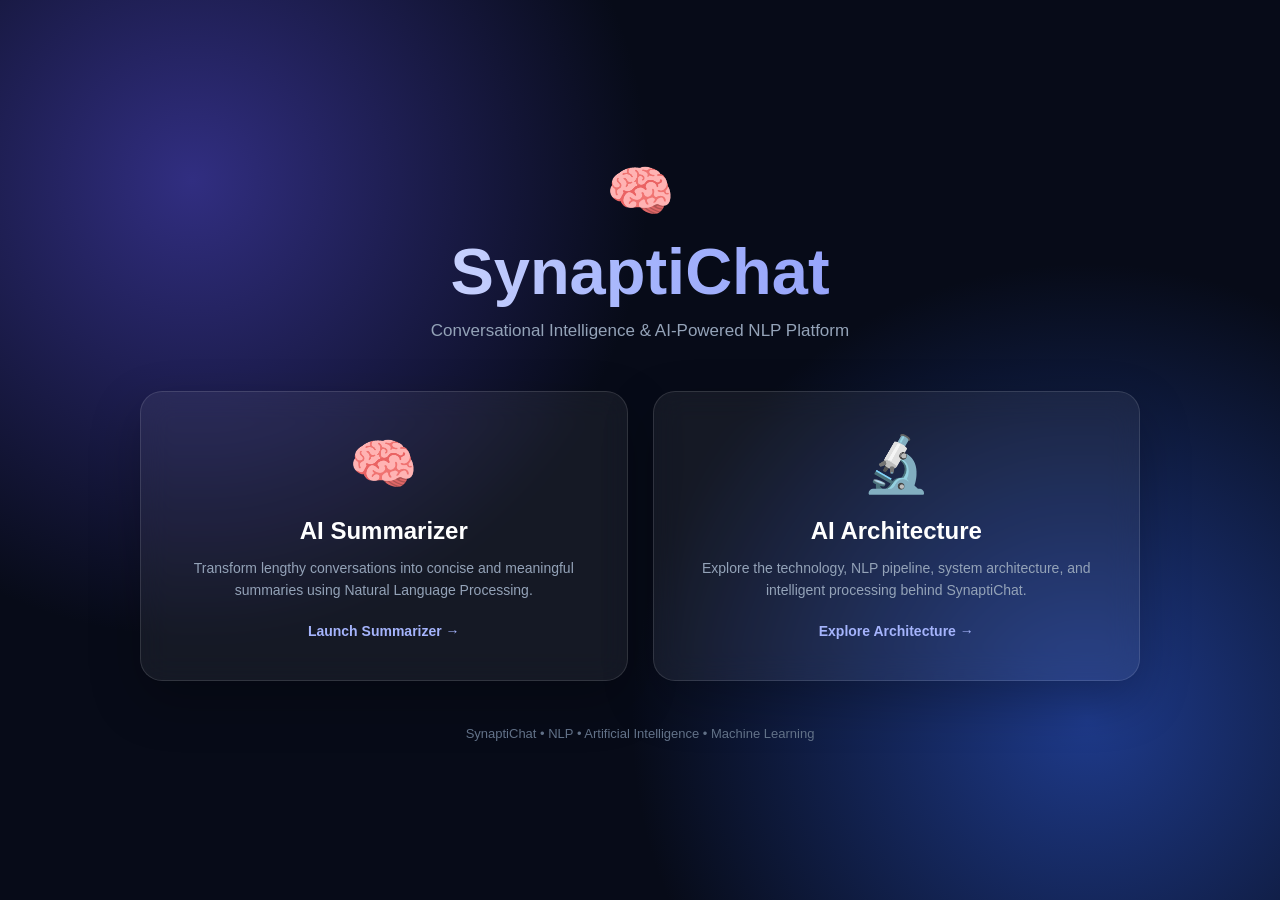
==== frontend/home.html @ b62185b6 "Initial commit" ====
<!DOCTYPE html>
<html lang="en">

<head>

    <meta charset="UTF-8">

    <meta
        name="viewport"
        content="width=device-width, initial-scale=1.0"
    >

    <title>SynaptiChat | Workspace</title>

    <style>

        * {
            margin: 0;
            padding: 0;
            box-sizing: border-box;
        }

        body {

            min-height: 100vh;

            display: flex;

            justify-content: center;

            align-items: center;

            font-family:
                Arial,
                Helvetica,
                sans-serif;

            color: white;

            background:
                radial-gradient(
                    circle at 15% 20%,
                    #312e81,
                    transparent 35%
                ),

                radial-gradient(
                    circle at 85% 80%,
                    #1e3a8a,
                    transparent 35%
                ),

                #070b18;
        }

        .wrapper {

            width: 90%;

            max-width: 1000px;

            text-align: center;
        }

        .logo {

            font-size: 55px;

            margin-bottom: 10px;
        }

        h1 {

            font-size:
                clamp(
                    38px,
                    6vw,
                    65px
                );

            margin-bottom: 12px;

            background:
                linear-gradient(
                    90deg,
                    #ffffff,
                    #a5b4fc,
                    #818cf8
                );

            -webkit-background-clip: text;

            -webkit-text-fill-color:
                transparent;
        }

        .subtitle {

            color: #94a3b8;

            font-size: 17px;

            margin-bottom: 50px;
        }

        .cards {

            display: grid;

            grid-template-columns:
                repeat(
                    2,
                    minmax(
                        250px,
                        1fr
                    )
                );

            gap: 25px;
        }

        .card {

            text-decoration: none;

            color: white;

            padding: 40px 30px;

            border-radius: 22px;

            background:
                rgba(
                    255,
                    255,
                    255,
                    0.06
                );

            border:
                1px solid
                rgba(
                    255,
                    255,
                    255,
                    0.12
                );

            backdrop-filter:
                blur(15px);

            transition:
                transform 0.3s ease,
                border-color 0.3s ease,
                background 0.3s ease;

            box-shadow:
                0 20px 50px
                rgba(
                    0,
                    0,
                    0,
                    0.25
                );
        }

        .card:hover {

            transform:
                translateY(-8px);

            border-color:
                rgba(
                    129,
                    140,
                    248,
                    0.7
                );

            background:
                rgba(
                    129,
                    140,
                    248,
                    0.12
                );
        }

        .card-icon {

            font-size: 55px;

            margin-bottom: 20px;
        }

        .card h2 {

            font-size: 24px;

            margin-bottom: 12px;
        }

        .card p {

            color: #94a3b8;

            line-height: 1.6;

            font-size: 14px;
        }

        .arrow {

            display: inline-block;

            margin-top: 22px;

            color: #a5b4fc;

            font-weight: bold;

            font-size: 14px;
        }

        .footer {

            margin-top: 45px;

            color: #64748b;

            font-size: 13px;
        }

        @media (max-width: 650px) {

            .cards {

                grid-template-columns: 1fr;

            }

            .card {

                padding: 30px 20px;

            }

            .subtitle {

                margin-bottom: 30px;

            }

        }

    </style>

</head>


<body>


    <div class="wrapper">


        <div class="logo">
            🧠
        </div>


        <h1>
            SynaptiChat
        </h1>


        <p class="subtitle">

            Conversational Intelligence
            & AI-Powered NLP Platform

        </p>


        <div class="cards">


            <!-- AI SUMMARIZER -->

            <a
                href="summarizer.html"
                class="card"
            >

                <div class="card-icon">
                    🧠
                </div>

                <h2>
                    AI Summarizer
                </h2>

                <p>

                    Transform lengthy conversations
                    into concise and meaningful
                    summaries using Natural
                    Language Processing.

                </p>

                <span class="arrow">
                    Launch Summarizer →
                </span>

            </a>


            <!-- AI ARCHITECTURE -->

            <a
                href="about.html"
                class="card"
            >

                <div class="card-icon">
                    🔬
                </div>

                <h2>
                    AI Architecture
                </h2>

                <p>

                    Explore the technology,
                    NLP pipeline, system
                    architecture, and intelligent
                    processing behind SynaptiChat.

                </p>

                <span class="arrow">
                    Explore Architecture →
                </span>

            </a>


        </div>


        <p class="footer">

            SynaptiChat • NLP • Artificial Intelligence • Machine Learning

        </p>


    </div>


</body>

</html>
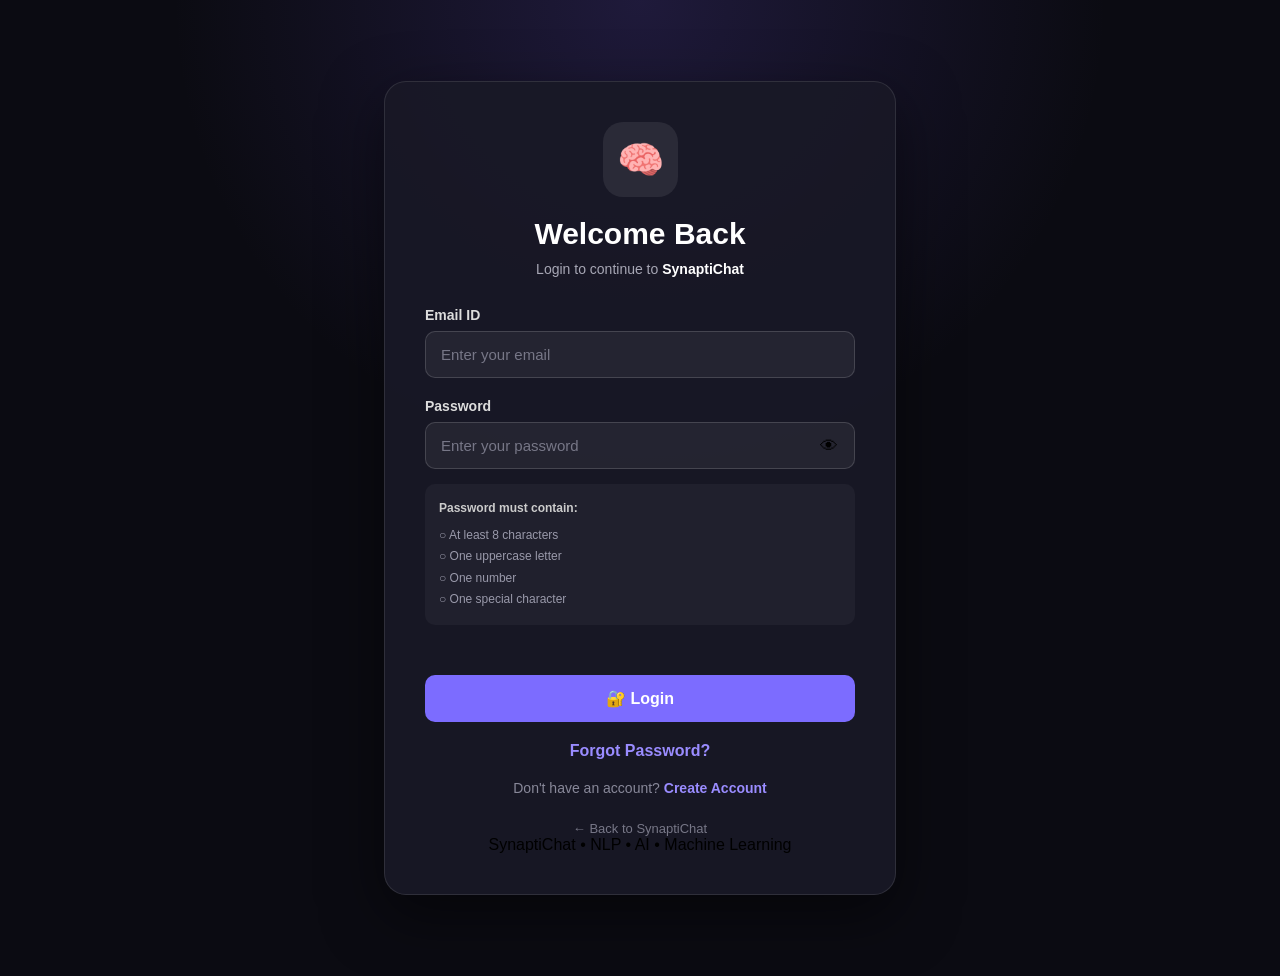
==== commit d82f2766: "Prepare SynaptiChat for deployment" ====
--- a/frontend/home.html
+++ b/frontend/home.html
@@ -2,17 +2,22 @@
 <html lang="en">
 
 <head>
-
     <meta charset="UTF-8">
 
+    <meta name="viewport" content="width=device-width, initial-scale=1.0">
+
     <meta
-        name="viewport"
-        content="width=device-width, initial-scale=1.0"
+        name="description"
+        content="SynaptiChat - AI-powered conversational intelligence and chat summarization."
     >
 
-    <title>SynaptiChat | Workspace</title>
+    <title>SynaptiChat | Dashboard</title>
 
     <style>
+
+        /* =========================================
+           GLOBAL
+        ========================================= */
 
         * {
             margin: 0;
@@ -21,234 +26,918 @@
         }
 
         body {
-
             min-height: 100vh;
+            font-family:
+                Inter,
+                -apple-system,
+                BlinkMacSystemFont,
+                "Segoe UI",
+                sans-serif;
+
+            background:
+                radial-gradient(
+                    circle at 10% 10%,
+                    rgba(99, 102, 241, 0.16),
+                    transparent 30%
+                ),
+                radial-gradient(
+                    circle at 90% 20%,
+                    rgba(139, 92, 246, 0.14),
+                    transparent 30%
+                ),
+                #080b16;
+
+            color: #f8fafc;
+        }
+
+
+        /* =========================================
+           NAVBAR
+        ========================================= */
+
+        .navbar {
+            position: sticky;
+            top: 0;
+            z-index: 100;
+
+            height: 74px;
 
             display: flex;
-
+            align-items: center;
+            justify-content: space-between;
+
+            padding: 0 6%;
+
+            background: rgba(8, 11, 22, 0.78);
+            backdrop-filter: blur(18px);
+
+            border-bottom: 1px solid rgba(255, 255, 255, 0.08);
+        }
+
+
+        .brand {
+            display: flex;
+            align-items: center;
+            gap: 12px;
+
+            text-decoration: none;
+            color: white;
+        }
+
+
+        .brand-icon {
+            width: 42px;
+            height: 42px;
+
+            display: flex;
+            align-items: center;
             justify-content: center;
 
+            border-radius: 12px;
+
+            background:
+                linear-gradient(
+                    135deg,
+                    #6366f1,
+                    #8b5cf6
+                );
+
+            font-size: 21px;
+
+            box-shadow:
+                0 8px 30px rgba(99, 102, 241, 0.28);
+        }
+
+
+        .brand-name {
+            font-size: 19px;
+            font-weight: 750;
+            letter-spacing: -0.4px;
+        }
+
+
+        .brand-subtitle {
+            font-size: 10px;
+            color: #94a3b8;
+            margin-top: 2px;
+        }
+
+
+        .nav-right {
+            display: flex;
             align-items: center;
-
-            font-family:
-                Arial,
-                Helvetica,
-                sans-serif;
-
-            color: white;
-
-            background:
-                radial-gradient(
-                    circle at 15% 20%,
-                    #312e81,
-                    transparent 35%
-                ),
-
-                radial-gradient(
-                    circle at 85% 80%,
-                    #1e3a8a,
-                    transparent 35%
-                ),
-
-                #070b18;
-        }
-
-        .wrapper {
-
-            width: 90%;
-
-            max-width: 1000px;
-
+            gap: 12px;
+        }
+
+
+        .user-email {
+            color: #cbd5e1;
+            font-size: 13px;
+
+            padding: 9px 13px;
+
+            border-radius: 10px;
+
+            background: rgba(255, 255, 255, 0.04);
+
+            border: 1px solid rgba(255, 255, 255, 0.07);
+        }
+
+
+        .theme-btn,
+        .logout-btn {
+            border: none;
+            cursor: pointer;
+
+            padding: 9px 13px;
+
+            border-radius: 10px;
+
+            font-size: 13px;
+            font-weight: 600;
+
+            transition: 0.25s ease;
+        }
+
+
+        .theme-btn {
+            background: rgba(255, 255, 255, 0.06);
+            color: #e2e8f0;
+        }
+
+
+        .theme-btn:hover {
+            background: rgba(255, 255, 255, 0.12);
+        }
+
+
+        .logout-btn {
+            background: rgba(239, 68, 68, 0.10);
+            color: #fca5a5;
+
+            border: 1px solid rgba(239, 68, 68, 0.18);
+        }
+
+
+        .logout-btn:hover {
+            background: rgba(239, 68, 68, 0.18);
+        }
+
+
+        /* =========================================
+           MAIN
+        ========================================= */
+
+        .main {
+            width: min(1180px, 90%);
+
+            margin: auto;
+
+            padding: 65px 0 80px;
+        }
+
+
+        /* =========================================
+           WELCOME
+        ========================================= */
+
+        .welcome {
             text-align: center;
-        }
-
-        .logo {
-
-            font-size: 55px;
-
-            margin-bottom: 10px;
-        }
-
-        h1 {
-
-            font-size:
-                clamp(
-                    38px,
-                    6vw,
-                    65px
-                );
-
-            margin-bottom: 12px;
-
+
+            max-width: 760px;
+
+            margin: 0 auto 48px;
+        }
+
+
+        .welcome-badge {
+            display: inline-flex;
+            align-items: center;
+            gap: 7px;
+
+            padding: 7px 13px;
+
+            border-radius: 999px;
+
+            font-size: 11px;
+            font-weight: 700;
+
+            letter-spacing: 0.6px;
+
+            color: #c4b5fd;
+
+            background: rgba(124, 58, 237, 0.10);
+
+            border: 1px solid rgba(139, 92, 246, 0.20);
+
+            margin-bottom: 20px;
+        }
+
+
+        .welcome h1 {
+            font-size: clamp(34px, 5vw, 55px);
+
+            line-height: 1.08;
+
+            letter-spacing: -2px;
+
+            margin-bottom: 17px;
+        }
+
+
+        .gradient-text {
             background:
                 linear-gradient(
                     90deg,
-                    #ffffff,
-                    #a5b4fc,
-                    #818cf8
+                    #818cf8,
+                    #c084fc,
+                    #a78bfa
                 );
 
             -webkit-background-clip: text;
-
-            -webkit-text-fill-color:
-                transparent;
-        }
-
-        .subtitle {
-
+            -webkit-text-fill-color: transparent;
+            background-clip: text;
+        }
+
+
+        .welcome p {
             color: #94a3b8;
 
-            font-size: 17px;
-
-            margin-bottom: 50px;
-        }
-
-        .cards {
-
-            display: grid;
-
-            grid-template-columns:
-                repeat(
-                    2,
-                    minmax(
-                        250px,
-                        1fr
-                    )
+            font-size: 16px;
+
+            line-height: 1.7;
+        }
+
+
+        /* =========================================
+           PRIMARY AI SUMMARIZER
+        ========================================= */
+
+        .primary-feature {
+            position: relative;
+
+            overflow: hidden;
+
+            padding: 42px;
+
+            border-radius: 28px;
+
+            background:
+                linear-gradient(
+                    135deg,
+                    rgba(99, 102, 241, 0.17),
+                    rgba(139, 92, 246, 0.10)
                 );
 
-            gap: 25px;
-        }
-
-        .card {
-
-            text-decoration: none;
-
-            color: white;
-
-            padding: 40px 30px;
-
-            border-radius: 22px;
-
-            background:
-                rgba(
-                    255,
-                    255,
-                    255,
-                    0.06
-                );
-
-            border:
-                1px solid
-                rgba(
-                    255,
-                    255,
-                    255,
-                    0.12
-                );
-
-            backdrop-filter:
-                blur(15px);
+            border: 1px solid rgba(129, 140, 248, 0.28);
+
+            box-shadow:
+                0 25px 80px rgba(0, 0, 0, 0.32),
+                0 0 55px rgba(99, 102, 241, 0.08);
+
+            margin-bottom: 48px;
 
             transition:
                 transform 0.3s ease,
                 border-color 0.3s ease,
-                background 0.3s ease;
+                box-shadow 0.3s ease;
+        }
+
+
+        .primary-feature:hover {
+            transform: translateY(-4px);
+
+            border-color:
+                rgba(129, 140, 248, 0.48);
 
             box-shadow:
-                0 20px 50px
-                rgba(
-                    0,
-                    0,
-                    0,
-                    0.25
+                0 30px 90px rgba(0, 0, 0, 0.38),
+                0 0 70px rgba(99, 102, 241, 0.13);
+        }
+
+
+        .primary-feature::before {
+            content: "";
+
+            position: absolute;
+
+            width: 260px;
+            height: 260px;
+
+            right: -100px;
+            top: -120px;
+
+            border-radius: 50%;
+
+            background:
+                rgba(139, 92, 246, 0.13);
+
+            filter: blur(10px);
+
+            pointer-events: none;
+        }
+
+
+        .primary-content {
+            position: relative;
+            z-index: 2;
+
+            display: grid;
+
+            grid-template-columns: 1fr auto;
+
+            align-items: center;
+
+            gap: 35px;
+        }
+
+
+        .core-badge {
+            display: inline-flex;
+            align-items: center;
+            gap: 7px;
+
+            padding: 6px 11px;
+
+            border-radius: 999px;
+
+            font-size: 10px;
+
+            font-weight: 800;
+
+            letter-spacing: 1px;
+
+            color: #ddd6fe;
+
+            background:
+                rgba(124, 58, 237, 0.20);
+
+            border:
+                1px solid rgba(167, 139, 250, 0.25);
+
+            margin-bottom: 16px;
+        }
+
+
+        .core-dot {
+            width: 7px;
+            height: 7px;
+
+            border-radius: 50%;
+
+            background: #a78bfa;
+
+            box-shadow:
+                0 0 12px rgba(167, 139, 250, 0.8);
+        }
+
+
+        .primary-feature h2 {
+            font-size: clamp(27px, 4vw, 38px);
+
+            letter-spacing: -1px;
+
+            margin-bottom: 12px;
+        }
+
+
+        .primary-feature p {
+            max-width: 650px;
+
+            color: #aab4c5;
+
+            font-size: 15px;
+
+            line-height: 1.7;
+
+            margin-bottom: 23px;
+        }
+
+
+        .primary-points {
+            display: flex;
+            flex-wrap: wrap;
+
+            gap: 9px;
+
+            margin-bottom: 27px;
+        }
+
+
+        .point {
+            padding: 7px 11px;
+
+            border-radius: 8px;
+
+            color: #cbd5e1;
+
+            background:
+                rgba(255, 255, 255, 0.045);
+
+            border:
+                1px solid rgba(255, 255, 255, 0.07);
+
+            font-size: 11px;
+        }
+
+
+        .primary-btn {
+            display: inline-flex;
+
+            align-items: center;
+            justify-content: center;
+
+            gap: 10px;
+
+            padding: 13px 20px;
+
+            border-radius: 12px;
+
+            text-decoration: none;
+
+            font-size: 14px;
+
+            font-weight: 750;
+
+            color: white;
+
+            background:
+                linear-gradient(
+                    135deg,
+                    #6366f1,
+                    #8b5cf6
                 );
-        }
-
-        .card:hover {
-
-            transform:
-                translateY(-8px);
+
+            border:
+                1px solid rgba(255, 255, 255, 0.14);
+
+            box-shadow:
+                0 12px 30px rgba(99, 102, 241, 0.25);
+
+            transition:
+                transform 0.25s ease,
+                box-shadow 0.25s ease;
+        }
+
+
+        .primary-btn:hover {
+            transform: translateY(-2px);
+
+            box-shadow:
+                0 16px 38px rgba(99, 102, 241, 0.38);
+        }
+
+
+        .arrow {
+            font-size: 18px;
+
+            transition: transform 0.25s ease;
+        }
+
+
+        .primary-btn:hover .arrow {
+            transform: translateX(4px);
+        }
+
+
+        /* =========================================
+           AI ICON
+        ========================================= */
+
+        .ai-visual {
+            width: 145px;
+            height: 145px;
+
+            display: flex;
+            align-items: center;
+            justify-content: center;
+
+            border-radius: 35px;
+
+            background:
+                rgba(255, 255, 255, 0.045);
+
+            border:
+                1px solid rgba(255, 255, 255, 0.10);
+
+            box-shadow:
+                inset 0 0 40px rgba(99, 102, 241, 0.08);
+        }
+
+
+        .ai-visual-icon {
+            font-size: 62px;
+
+            filter:
+                drop-shadow(
+                    0 0 22px
+                    rgba(139, 92, 246, 0.55)
+                );
+        }
+
+
+        /* =========================================
+           OTHER TOOLS
+        ========================================= */
+
+        .section-heading {
+            display: flex;
+            align-items: end;
+            justify-content: space-between;
+
+            margin-bottom: 20px;
+        }
+
+
+        .section-heading h3 {
+            font-size: 20px;
+
+            letter-spacing: -0.5px;
+        }
+
+
+        .section-heading span {
+            color: #64748b;
+
+            font-size: 12px;
+        }
+
+
+        .secondary-grid {
+            display: grid;
+
+            grid-template-columns:
+                repeat(2, 1fr);
+
+            gap: 18px;
+
+            margin-bottom: 45px;
+        }
+
+
+        .secondary-card {
+            display: block;
+
+            padding: 25px;
+
+            text-decoration: none;
+
+            color: inherit;
+
+            border-radius: 20px;
+
+            background:
+                rgba(255, 255, 255, 0.035);
+
+            border:
+                1px solid rgba(255, 255, 255, 0.07);
+
+            transition:
+                transform 0.25s ease,
+                background 0.25s ease,
+                border-color 0.25s ease;
+        }
+
+
+        .secondary-card:hover {
+            transform: translateY(-3px);
+
+            background:
+                rgba(255, 255, 255, 0.055);
 
             border-color:
-                rgba(
-                    129,
-                    140,
-                    248,
-                    0.7
+                rgba(129, 140, 248, 0.22);
+        }
+
+
+        .secondary-icon {
+            width: 43px;
+            height: 43px;
+
+            display: flex;
+            align-items: center;
+            justify-content: center;
+
+            border-radius: 12px;
+
+            background:
+                rgba(99, 102, 241, 0.10);
+
+            font-size: 20px;
+
+            margin-bottom: 17px;
+        }
+
+
+        .secondary-card h4 {
+            font-size: 16px;
+
+            margin-bottom: 8px;
+        }
+
+
+        .secondary-card p {
+            color: #7f8ba0;
+
+            font-size: 13px;
+
+            line-height: 1.6;
+
+            margin-bottom: 14px;
+        }
+
+
+        .secondary-link {
+            color: #a5b4fc;
+
+            font-size: 12px;
+
+            font-weight: 700;
+        }
+
+
+        /* =========================================
+           QUICK STATS
+        ========================================= */
+
+        .stats {
+            display: grid;
+
+            grid-template-columns:
+                repeat(3, 1fr);
+
+            gap: 14px;
+        }
+
+
+        .stat-card {
+            padding: 20px;
+
+            border-radius: 16px;
+
+            background:
+                rgba(255, 255, 255, 0.025);
+
+            border:
+                1px solid rgba(255, 255, 255, 0.06);
+
+            text-align: center;
+        }
+
+
+        .stat-value {
+            font-size: 14px;
+
+            font-weight: 700;
+
+            color: #cbd5e1;
+
+            margin-bottom: 5px;
+        }
+
+
+        .stat-label {
+            color: #64748b;
+
+            font-size: 11px;
+        }
+
+
+        /* =========================================
+           FOOTER
+        ========================================= */
+
+        footer {
+            padding: 28px 6%;
+
+            border-top:
+                1px solid rgba(255, 255, 255, 0.06);
+
+            text-align: center;
+
+            color: #475569;
+
+            font-size: 11px;
+        }
+
+
+        /* =========================================
+           LIGHT THEME
+        ========================================= */
+
+        body.light-theme {
+            background:
+                radial-gradient(
+                    circle at 10% 10%,
+                    rgba(99, 102, 241, 0.09),
+                    transparent 30%
+                ),
+                #f5f7fb;
+
+            color: #0f172a;
+        }
+
+
+        body.light-theme .navbar {
+            background:
+                rgba(255, 255, 255, 0.82);
+
+            border-bottom:
+                1px solid rgba(15, 23, 42, 0.08);
+        }
+
+
+        body.light-theme .brand {
+            color: #0f172a;
+        }
+
+
+        body.light-theme .brand-subtitle {
+            color: #64748b;
+        }
+
+
+        body.light-theme .user-email {
+            color: #475569;
+
+            background: rgba(15, 23, 42, 0.035);
+
+            border-color:
+                rgba(15, 23, 42, 0.08);
+        }
+
+
+        body.light-theme .theme-btn {
+            color: #334155;
+
+            background:
+                rgba(15, 23, 42, 0.05);
+        }
+
+
+        body.light-theme .welcome p {
+            color: #64748b;
+        }
+
+
+        body.light-theme .primary-feature {
+            background:
+                linear-gradient(
+                    135deg,
+                    rgba(99, 102, 241, 0.09),
+                    rgba(139, 92, 246, 0.05)
                 );
 
-            background:
-                rgba(
-                    129,
-                    140,
-                    248,
-                    0.12
-                );
-        }
-
-        .card-icon {
-
-            font-size: 55px;
-
-            margin-bottom: 20px;
-        }
-
-        .card h2 {
-
-            font-size: 24px;
-
-            margin-bottom: 12px;
-        }
-
-        .card p {
-
-            color: #94a3b8;
-
-            line-height: 1.6;
-
-            font-size: 14px;
-        }
-
-        .arrow {
-
-            display: inline-block;
-
-            margin-top: 22px;
-
-            color: #a5b4fc;
-
-            font-weight: bold;
-
-            font-size: 14px;
-        }
-
-        .footer {
-
-            margin-top: 45px;
-
+            border-color:
+                rgba(99, 102, 241, 0.18);
+        }
+
+
+        body.light-theme .primary-feature p {
             color: #64748b;
-
-            font-size: 13px;
-        }
-
-        @media (max-width: 650px) {
-
-            .cards {
-
+        }
+
+
+        body.light-theme .point {
+            color: #475569;
+
+            background:
+                rgba(15, 23, 42, 0.035);
+
+            border-color:
+                rgba(15, 23, 42, 0.07);
+        }
+
+
+        body.light-theme .ai-visual {
+            background:
+                rgba(99, 102, 241, 0.06);
+
+            border-color:
+                rgba(99, 102, 241, 0.12);
+        }
+
+
+        body.light-theme .secondary-card {
+            background:
+                rgba(255, 255, 255, 0.75);
+
+            border-color:
+                rgba(15, 23, 42, 0.07);
+        }
+
+
+        body.light-theme .secondary-card p {
+            color: #64748b;
+        }
+
+
+        body.light-theme .stat-card {
+            background:
+                rgba(255, 255, 255, 0.70);
+
+            border-color:
+                rgba(15, 23, 42, 0.07);
+        }
+
+
+        /* =========================================
+           RESPONSIVE
+        ========================================= */
+
+        @media (max-width: 800px) {
+
+            .navbar {
+                padding: 0 4%;
+            }
+
+
+            .user-email {
+                display: none;
+            }
+
+
+            .main {
+                width: 92%;
+
+                padding-top: 45px;
+            }
+
+
+            .primary-content {
                 grid-template-columns: 1fr;
-
-            }
-
-            .card {
-
-                padding: 30px 20px;
-
-            }
-
-            .subtitle {
-
-                margin-bottom: 30px;
-
+            }
+
+
+            .ai-visual {
+                display: none;
+            }
+
+
+            .primary-feature {
+                padding: 30px 25px;
+            }
+
+
+            .secondary-grid {
+                grid-template-columns: 1fr;
+            }
+
+
+            .stats {
+                grid-template-columns: 1fr;
+            }
+
+        }
+
+
+        @media (max-width: 500px) {
+
+            .brand-subtitle {
+                display: none;
+            }
+
+
+            .brand-icon {
+                width: 38px;
+                height: 38px;
+            }
+
+
+            .brand-name {
+                font-size: 17px;
+            }
+
+
+            .theme-btn {
+                padding: 8px 10px;
+            }
+
+
+            .logout-btn {
+                padding: 8px 10px;
+            }
+
+
+            .welcome {
+                margin-bottom: 35px;
+            }
+
+
+            .welcome h1 {
+                letter-spacing: -1px;
+            }
+
+
+            .primary-feature {
+                border-radius: 22px;
+
+                padding: 25px 20px;
+            }
+
+
+            .primary-btn {
+                width: 100%;
             }
 
         }
@@ -261,103 +950,477 @@
 <body>
 
 
-    <div class="wrapper">
-
-
-        <div class="logo">
-            🧠
+    <!-- =========================================
+         NAVBAR
+    ========================================== -->
+
+    <nav class="navbar">
+
+        <a href="home.html" class="brand">
+
+            <div class="brand-icon">
+                🧠
+            </div>
+
+            <div>
+
+                <div class="brand-name">
+                    SynaptiChat
+                </div>
+
+                <div class="brand-subtitle">
+                    Conversational Intelligence
+                </div>
+
+            </div>
+
+        </a>
+
+
+        <div class="nav-right">
+
+            <span
+                class="user-email"
+                id="userEmail"
+            >
+                User
+            </span>
+
+
+            <button
+                class="theme-btn"
+                id="themeToggle"
+                title="Toggle theme"
+            >
+                🌙
+            </button>
+
+
+            <button
+                class="logout-btn"
+                id="logoutBtn"
+            >
+                Logout
+            </button>
+
         </div>
 
-
-        <h1>
-            SynaptiChat
-        </h1>
-
-
-        <p class="subtitle">
-
-            Conversational Intelligence
-            & AI-Powered NLP Platform
-
-        </p>
-
-
-        <div class="cards">
-
-
-            <!-- AI SUMMARIZER -->
+    </nav>
+
+
+
+    <!-- =========================================
+         MAIN CONTENT
+    ========================================== -->
+
+    <main class="main">
+
+
+        <!-- WELCOME -->
+
+        <section class="welcome">
+
+            <div class="welcome-badge">
+                ✦ AI-POWERED WORKSPACE
+            </div>
+
+
+            <h1>
+
+                Welcome to
+                <span class="gradient-text">
+                    SynaptiChat
+                </span>
+
+            </h1>
+
+
+            <p>
+                Transform lengthy conversations into
+                meaningful summaries and actionable
+                insights using AI-powered language
+                processing.
+            </p>
+
+        </section>
+
+
+
+        <!-- =====================================
+             PRIMARY FEATURE
+        ====================================== -->
+
+        <section class="primary-feature">
+
+            <div class="primary-content">
+
+
+                <div>
+
+                    <div class="core-badge">
+
+                        <span class="core-dot"></span>
+
+                        CORE FEATURE
+
+                    </div>
+
+
+                    <h2>
+                        ✨ AI Chat Summarizer
+                    </h2>
+
+
+                    <p>
+                        Turn lengthy conversations into
+                        concise, meaningful summaries.
+                        SynaptiChat analyzes your chat logs
+                        and extracts the most important
+                        information so you can understand
+                        conversations faster.
+                    </p>
+
+
+                    <div class="primary-points">
+
+                        <span class="point">
+                            🤖 Transformer NLP
+                        </span>
+
+                        <span class="point">
+                            ⚡ Local AI Processing
+                        </span>
+
+                        <span class="point">
+                            📊 Summary Analytics
+                        </span>
+
+                        <span class="point">
+                            🔒 Privacy-Friendly
+                        </span>
+
+                    </div>
+
+
+                    <a
+                        href="summarizer.html"
+                        class="primary-btn"
+                    >
+
+                        ✨ Summarize a Chat
+
+                        <span class="arrow">
+                            →
+                        </span>
+
+                    </a>
+
+                </div>
+
+
+                <div class="ai-visual">
+
+                    <div class="ai-visual-icon">
+                        🧠
+                    </div>
+
+                </div>
+
+            </div>
+
+        </section>
+
+
+
+        <!-- =====================================
+             SECONDARY FEATURES
+        ====================================== -->
+
+        <div class="section-heading">
+
+            <h3>
+                Explore SynaptiChat
+            </h3>
+
+            <span>
+                Additional tools
+            </span>
+
+        </div>
+
+
+        <section class="secondary-grid">
+
+
+            <!-- AI ARCHITECTURE -->
+
+            <a
+                href="about.html"
+                class="secondary-card"
+            >
+
+                <div class="secondary-icon">
+                    ⚙️
+                </div>
+
+
+                <h4>
+                    AI Architecture
+                </h4>
+
+
+                <p>
+                    Explore how SynaptiChat processes
+                    conversations using preprocessing,
+                    tokenization, Transformer models,
+                    and abstractive summarization.
+                </p>
+
+
+                <span class="secondary-link">
+                    Explore Architecture →
+                </span>
+
+            </a>
+
+
+
+            <!-- SUMMARIZER SHORTCUT -->
 
             <a
                 href="summarizer.html"
-                class="card"
+                class="secondary-card"
             >
 
-                <div class="card-icon">
-                    🧠
+                <div class="secondary-icon">
+                    📊
                 </div>
 
-                <h2>
-                    AI Summarizer
-                </h2>
+
+                <h4>
+                    Summary Analytics
+                </h4>
+
 
                 <p>
-
-                    Transform lengthy conversations
-                    into concise and meaningful
-                    summaries using Natural
-                    Language Processing.
-
+                    Review summary statistics such as
+                    word reduction, original length,
+                    summary length, and message count.
                 </p>
 
-                <span class="arrow">
-                    Launch Summarizer →
+
+                <span class="secondary-link">
+                    View Summarizer →
                 </span>
 
             </a>
 
-
-            <!-- AI ARCHITECTURE -->
-
-            <a
-                href="about.html"
-                class="card"
-            >
-
-                <div class="card-icon">
-                    🔬
+        </section>
+
+
+
+        <!-- =====================================
+             SYSTEM HIGHLIGHTS
+        ====================================== -->
+
+        <section class="stats">
+
+            <div class="stat-card">
+
+                <div class="stat-value">
+                    Transformer NLP
                 </div>
 
-                <h2>
-                    AI Architecture
-                </h2>
-
-                <p>
-
-                    Explore the technology,
-                    NLP pipeline, system
-                    architecture, and intelligent
-                    processing behind SynaptiChat.
-
-                </p>
-
-                <span class="arrow">
-                    Explore Architecture →
-                </span>
-
-            </a>
-
-
-        </div>
-
-
-        <p class="footer">
-
-            SynaptiChat • NLP • Artificial Intelligence • Machine Learning
-
-        </p>
-
-
-    </div>
+                <div class="stat-label">
+                    AI Language Processing
+                </div>
+
+            </div>
+
+
+            <div class="stat-card">
+
+                <div class="stat-value">
+                    Local Processing
+                </div>
+
+                <div class="stat-label">
+                    No External API Required
+                </div>
+
+            </div>
+
+
+            <div class="stat-card">
+
+                <div class="stat-value">
+                    Real-Time
+                </div>
+
+                <div class="stat-label">
+                    Fast Conversation Analysis
+                </div>
+
+            </div>
+
+        </section>
+
+    </main>
+
+
+
+    <!-- =========================================
+         FOOTER
+    ========================================== -->
+
+    <footer>
+
+        © 2026 SynaptiChat ·
+        AI-Powered Conversational Intelligence
+
+    </footer>
+
+
+
+    <!-- =========================================
+         JAVASCRIPT
+    ========================================== -->
+
+    <script>
+
+        /* =========================================
+           LOGIN PROTECTION
+        ========================================== */
+
+        const loggedIn =
+            localStorage.getItem(
+                "synaptichat_logged_in"
+            );
+
+
+        if (loggedIn !== "true") {
+
+            window.location.href =
+                "login.html";
+
+        }
+
+
+
+        /* =========================================
+           DISPLAY USER EMAIL
+        ========================================== */
+
+        const savedEmail =
+            localStorage.getItem(
+                "synaptichat_email"
+            );
+
+
+        const userEmail =
+            document.getElementById(
+                "userEmail"
+            );
+
+
+        if (savedEmail) {
+
+            userEmail.textContent =
+                savedEmail;
+
+        }
+
+
+
+        /* =========================================
+           LOGOUT
+        ========================================== */
+
+        const logoutBtn =
+            document.getElementById(
+                "logoutBtn"
+            );
+
+
+        logoutBtn.addEventListener(
+            "click",
+            function () {
+
+                localStorage.removeItem(
+                    "synaptichat_logged_in"
+                );
+
+                localStorage.removeItem(
+                    "synaptichat_email"
+                );
+
+                window.location.href =
+                    "login.html";
+
+            }
+        );
+
+
+
+        /* =========================================
+           THEME
+        ========================================== */
+
+        const themeToggle =
+            document.getElementById(
+                "themeToggle"
+            );
+
+
+        const savedTheme =
+            localStorage.getItem(
+                "smartchat-theme"
+            );
+
+
+        if (savedTheme === "light") {
+
+            document.body.classList.add(
+                "light-theme"
+            );
+
+            themeToggle.textContent = "☀️";
+
+        }
+
+
+        themeToggle.addEventListener(
+            "click",
+            function () {
+
+                document.body.classList.toggle(
+                    "light-theme"
+                );
+
+
+                const isLight =
+                    document.body.classList.contains(
+                        "light-theme"
+                    );
+
+
+                localStorage.setItem(
+                    "smartchat-theme",
+                    isLight
+                        ? "light"
+                        : "dark"
+                );
+
+
+                themeToggle.textContent =
+                    isLight
+                        ? "☀️"
+                        : "🌙";
+
+            }
+        );
+
+    </script>
 
 
 </body>
